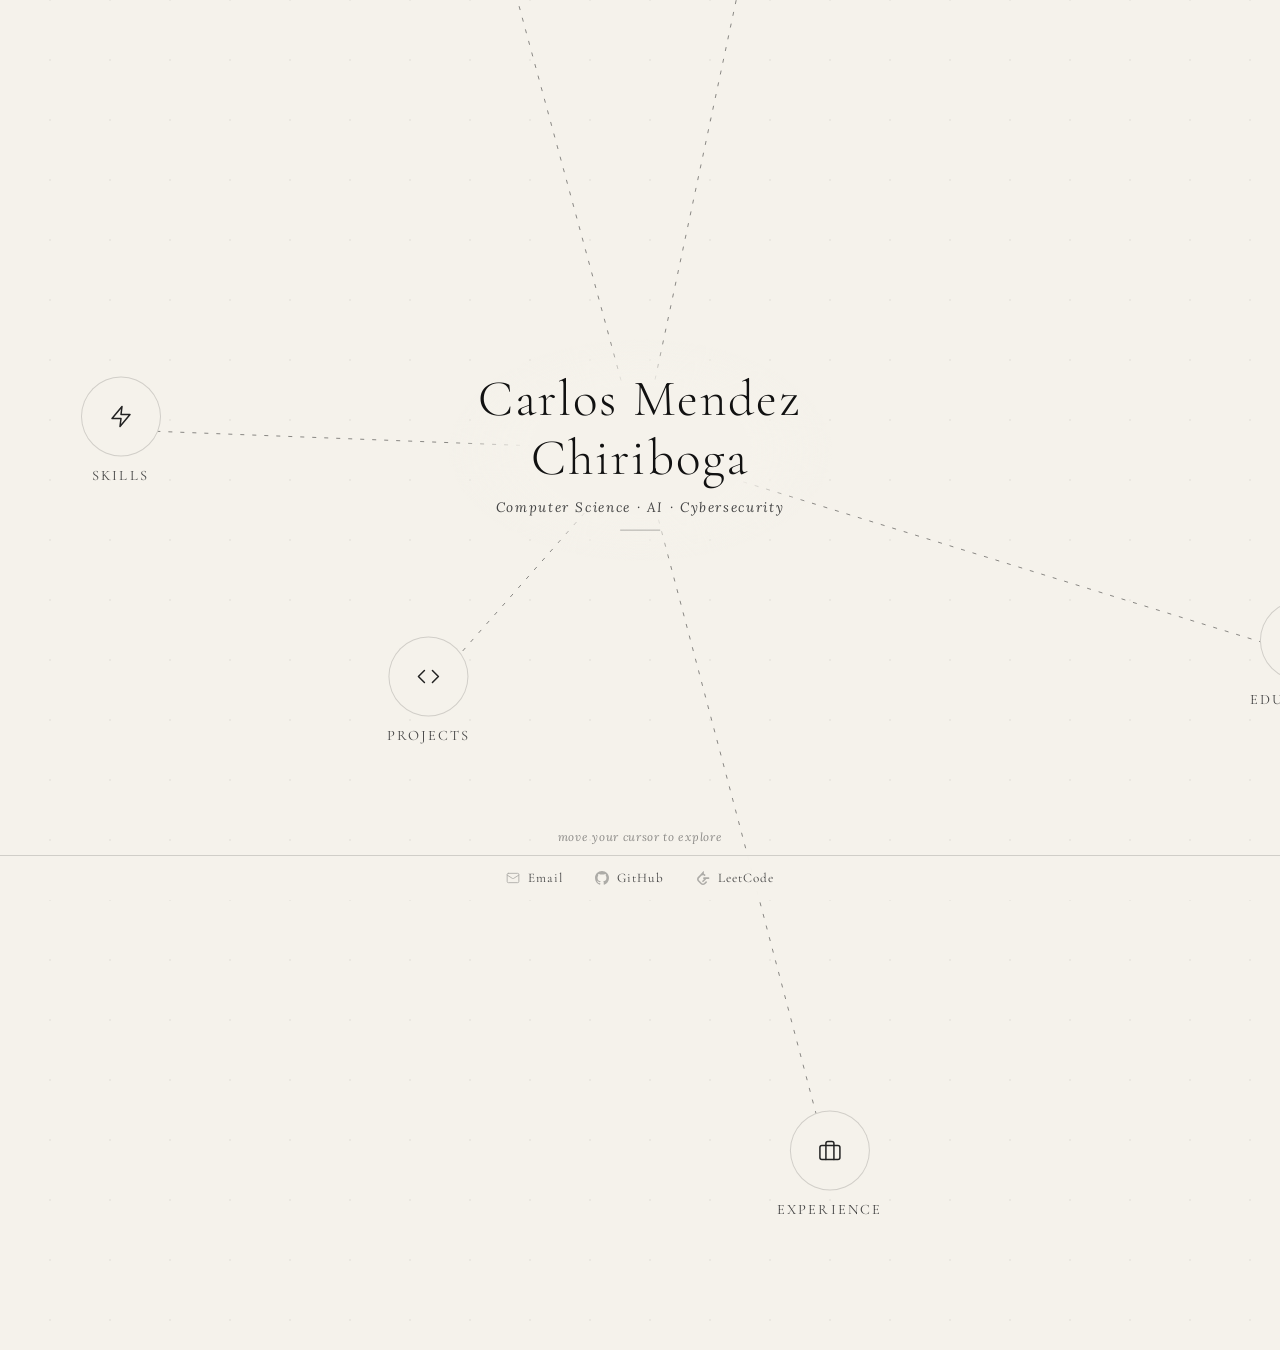
==== index.html @ c05e562d "Website" ====
<!doctype html>
<html lang="en">
  <head>
    <meta charset="UTF-8" />
    <meta name="viewport" content="width=device-width, initial-scale=1.0" />
    <title>Carlos Mendez Chiriboga — Portfolio</title>
    <meta name="description" content="Personal portfolio of Carlos Mendez Chiriboga, incoming Computer Science student at Case Western Reserve University." />

    <!-- Google Fonts — elegant serifs -->
    <link rel="preconnect" href="https://fonts.googleapis.com" />
    <link rel="preconnect" href="https://fonts.gstatic.com" crossorigin />
    <link href="https://fonts.googleapis.com/css2?family=Cormorant+Garamond:ital,wght@0,300;0,400;0,500;1,300;1,400&family=Lora:ital,wght@0,400;0,500;1,400&display=swap" rel="stylesheet" />

    <link rel="stylesheet" href="css/style.css" />
  </head>

  <body>
    <!-- ============ PANNABLE WORLD ============ -->
    <div id="world">
      <!-- SVG connection lines (drawn by JS, hidden until clicked) -->
      <svg id="connections-svg" aria-hidden="true"></svg>

      <!-- CENTRAL NODE — Carlos's name -->
      <div class="center-node" id="center-node">
        <span class="center-node__name">Carlos Mendez<br/>Chiriboga</span>
        <span class="center-node__subtitle">Computer Science · AI · Cybersecurity</span>
        <div class="center-node__divider"></div>
      </div>

      <!-- CATEGORY NODES — positioned randomly by JS -->
      <div class="category-node" id="node-education" data-section="education">
        <div class="category-node__ring">
          <span class="category-node__icon">
            <svg width="24" height="24" viewBox="0 0 24 24" fill="none" stroke="currentColor" stroke-width="1.5" stroke-linecap="round" stroke-linejoin="round"><path d="M22 10v6M2 10l10-5 10 5-10 5z"/><path d="M6 12v5c3 3 9 3 12 0v-5"/></svg>
          </span>
        </div>
        <span class="category-node__label">Education</span>
      </div>

      <div class="category-node" id="node-experience" data-section="experience">
        <div class="category-node__ring">
          <span class="category-node__icon">
            <svg width="24" height="24" viewBox="0 0 24 24" fill="none" stroke="currentColor" stroke-width="1.5" stroke-linecap="round" stroke-linejoin="round"><rect x="2" y="7" width="20" height="14" rx="2" ry="2"/><path d="M16 21V5a2 2 0 0 0-2-2h-4a2 2 0 0 0-2 2v16"/></svg>
          </span>
        </div>
        <span class="category-node__label">Experience</span>
      </div>

      <div class="category-node" id="node-projects" data-section="projects">
        <div class="category-node__ring">
          <span class="category-node__icon">
            <svg width="24" height="24" viewBox="0 0 24 24" fill="none" stroke="currentColor" stroke-width="1.5" stroke-linecap="round" stroke-linejoin="round"><polyline points="16 18 22 12 16 6"/><polyline points="8 6 2 12 8 18"/></svg>
          </span>
        </div>
        <span class="category-node__label">Projects</span>
      </div>

      <div class="category-node" id="node-skills" data-section="skills">
        <div class="category-node__ring">
          <span class="category-node__icon">
            <svg width="24" height="24" viewBox="0 0 24 24" fill="none" stroke="currentColor" stroke-width="1.5" stroke-linecap="round" stroke-linejoin="round"><polygon points="13 2 3 14 12 14 11 22 21 10 12 10 13 2"/></svg>
          </span>
        </div>
        <span class="category-node__label">Skills</span>
      </div>

      <div class="category-node" id="node-competitions" data-section="competitions">
        <div class="category-node__ring">
          <span class="category-node__icon">
            <svg width="24" height="24" viewBox="0 0 24 24" fill="none" stroke="currentColor" stroke-width="1.5" stroke-linecap="round" stroke-linejoin="round"><circle cx="12" cy="8" r="7"/><polyline points="8.21 13.89 7 23 12 20 17 23 15.79 13.88"/></svg>
          </span>
        </div>
        <span class="category-node__label">Competitions</span>
      </div>

      <div class="category-node" id="node-contact" data-section="contact">
        <div class="category-node__ring">
          <span class="category-node__icon">
            <svg width="24" height="24" viewBox="0 0 24 24" fill="none" stroke="currentColor" stroke-width="1.5" stroke-linecap="round" stroke-linejoin="round"><path d="M4 4h16c1.1 0 2 .9 2 2v12c0 1.1-.9 2-2 2H4c-1.1 0-2-.9-2-2V6c0-1.1.9-2 2-2z"/><polyline points="22,6 12,13 2,6"/></svg>
          </span>
        </div>
        <span class="category-node__label">Contact</span>
      </div>
    </div>

    <!-- ============ PAN HINT ============ -->
    <div class="pan-hint" id="pan-hint">move your cursor to explore</div>

    <!-- ============ MODAL ============ -->
    <div class="modal-overlay" id="modal-overlay">
      <div class="modal-card" id="modal-card" role="dialog" aria-modal="true">
        <button class="modal-close" id="modal-close" aria-label="Close">&times;</button>
        <div id="modal-content"></div>
      </div>
    </div>

    <!-- ============ BOTTOM BAR ============ -->
    <nav class="bottom-bar" aria-label="Quick links">
      <a href="mailto:carlos.mendezchiriboga@case.edu" class="bottom-bar__link" id="link-email">
        <svg xmlns="http://www.w3.org/2000/svg" viewBox="0 0 24 24" fill="none" stroke="currentColor" stroke-width="1.5" stroke-linecap="round" stroke-linejoin="round"><rect x="2" y="4" width="20" height="16" rx="2"/><path d="m22 7-8.97 5.7a1.94 1.94 0 0 1-2.06 0L2 7"/></svg>
        <span>Email</span>
      </a>
      <a href="https://github.com/sthpl03" target="_blank" rel="noopener" class="bottom-bar__link" id="link-github">
        <svg xmlns="http://www.w3.org/2000/svg" viewBox="0 0 24 24" fill="currentColor"><path d="M12 0C5.37 0 0 5.37 0 12c0 5.3 3.438 9.8 8.205 11.387.6.113.82-.258.82-.577 0-.285-.01-1.04-.015-2.04-3.338.724-4.042-1.61-4.042-1.61-.546-1.387-1.333-1.756-1.333-1.756-1.09-.745.083-.73.083-.73 1.205.085 1.84 1.237 1.84 1.237 1.07 1.834 2.807 1.304 3.492.997.108-.775.418-1.305.762-1.605-2.665-.3-5.466-1.332-5.466-5.93 0-1.31.465-2.38 1.235-3.22-.135-.303-.54-1.523.105-3.176 0 0 1.005-.322 3.3 1.23.96-.267 1.98-.399 3-.405 1.02.006 2.04.138 3 .405 2.28-1.552 3.285-1.23 3.285-1.23.645 1.653.24 2.873.12 3.176.765.84 1.23 1.91 1.23 3.22 0 4.61-2.805 5.625-5.475 5.92.42.36.81 1.096.81 2.22 0 1.605-.015 2.896-.015 3.286 0 .315.21.69.825.57C20.565 21.795 24 17.295 24 12c0-6.63-5.37-12-12-12"/></svg>
        <span>GitHub</span>
      </a>
      <a href="https://leetcode.com/u/sthpl03/" target="_blank" rel="noopener" class="bottom-bar__link" id="link-leetcode">
        <svg xmlns="http://www.w3.org/2000/svg" viewBox="0 0 24 24" fill="currentColor"><path d="M13.483 0a1.374 1.374 0 0 0-.961.438L7.116 6.226l-3.854 4.126a5.266 5.266 0 0 0-1.209 2.104 5.35 5.35 0 0 0-.125.513 5.527 5.527 0 0 0 .062 2.362 5.83 5.83 0 0 0 .349 1.017 5.938 5.938 0 0 0 1.271 1.818l4.277 4.193.039.038c2.248 2.165 5.852 2.133 8.063-.074l2.396-2.392c.54-.54.54-1.414.003-1.955a1.378 1.378 0 0 0-1.951-.003l-2.396 2.392a3.021 3.021 0 0 1-4.205.038l-.02-.019-4.276-4.193c-.652-.64-.972-1.469-.948-2.263a2.68 2.68 0 0 1 .066-.523 2.545 2.545 0 0 1 .619-1.164L9.13 8.114c1.058-1.134 3.204-1.27 4.43-.278l.257.213a1.38 1.38 0 0 0 1.95-.003c.541-.54.541-1.415.003-1.955a5.703 5.703 0 0 0-.728-.586 5.274 5.274 0 0 0-1.559-.726zM15.93 12.28a1.376 1.376 0 0 0-.978.398l-3.96 3.959a1.377 1.377 0 0 0 0 1.951 1.378 1.378 0 0 0 1.951 0l3.96-3.96a1.38 1.38 0 0 0 0-1.95 1.376 1.376 0 0 0-.973-.398zm5.607-1.4h-8.063a1.378 1.378 0 1 0 0 2.756h8.063a1.378 1.378 0 1 0 0-2.756z"/></svg>
        <span>LeetCode</span>
      </a>
    </nav>

    <script src="js/app.js"></script>
  </body>
</html>
---- css/style.css ----
/* ============================================
   DESIGN TOKENS
   ============================================ */
:root {
  /* Warm cream / dark ink palette */
  --bg: #f5f2eb;
  --bg-modal: #faf8f4;
  --fg: #111111;
  --fg-secondary: #222222;
  --fg-muted: #444444;
  --border: rgba(0, 0, 0, 0.15);
  --border-active: rgba(0, 0, 0, 0.5);

  /* Fonts — elegant serifs */
  --font-display: 'Cormorant Garamond', 'Times New Roman', Georgia, serif;
  --font-body: 'Lora', 'Times New Roman', Georgia, serif;

  /* Misc */
  --transition-fast: 0.2s ease;
  --transition-smooth: 0.5s cubic-bezier(0.4, 0, 0.2, 1);
}

/* ============================================
   RESET & BASE
   ============================================ */
*,
*::before,
*::after {
  margin: 0;
  padding: 0;
  box-sizing: border-box;
}

html {
  font-size: 16px;
}

body {
  font-family: var(--font-body);
  background: var(--bg);
  color: var(--fg);
  overflow: hidden;
  height: 100vh;
  width: 100vw;
  cursor: default;
}

a {
  color: var(--fg);
  text-decoration: none;
  border-bottom: 1px solid var(--fg-muted);
  transition: border-color var(--transition-fast);
}

a:hover {
  border-color: var(--fg);
}

::selection {
  background: rgba(0, 0, 0, 0.1);
  color: var(--fg);
}

/* ============================================
   WORLD CONTAINER (pannable)
   ============================================ */
#world {
  position: absolute;
  will-change: transform;
}

/* Subtle dot grid texture */
#world::before {
  content: '';
  position: absolute;
  inset: 0;
  background-image:
    radial-gradient(circle, rgba(0, 0, 0, 0.04) 1px, transparent 1px);
  background-size: 60px 60px;
  pointer-events: none;
}

/* ============================================
   CENTRAL NODE
   ============================================ */
.center-node {
  position: absolute;
  z-index: 10;
  display: flex;
  flex-direction: column;
  align-items: center;
  justify-content: center;
  text-align: center;
  cursor: default;
  user-select: none;
  opacity: 0;
  translate: -50% -50%;
  animation: fade-in-up 1s ease 0.2s forwards;
}

.center-node::before {
  content: '';
  position: absolute;
  width: 120%;
  height: 140%;
  background: radial-gradient(ellipse at center, var(--bg) 40%, transparent 70%);
  z-index: -1;
  pointer-events: none;
}

.center-node__name {
  font-family: var(--font-display);
  font-size: 3.2rem;
  font-weight: 300;
  letter-spacing: 0.04em;
  line-height: 1.15;
  color: var(--fg);
}

.center-node__subtitle {
  font-family: var(--font-body);
  font-size: 0.85rem;
  font-weight: 400;
  font-style: italic;
  color: var(--fg-muted);
  margin-top: 10px;
  letter-spacing: 0.12em;
}

.center-node__divider {
  width: 40px;
  height: 1px;
  background: var(--fg-muted);
  margin: 14px auto 0;
  opacity: 0.4;
}

@keyframes fade-in-up {
  from {
    opacity: 0;
    transform: translateY(12px);
  }
  to {
    opacity: 1;
    transform: translateY(0);
  }
}

/* ============================================
   CATEGORY NODES
   ============================================ */
.category-node {
  position: absolute;
  z-index: 10;
  display: flex;
  flex-direction: column;
  align-items: center;
  justify-content: center;
  text-align: center;
  padding: 20px 16px;
  cursor: pointer;
  user-select: none;
  transition: transform var(--transition-fast);
  opacity: 0;
  translate: -50% -50%;
}

.category-node:hover {
  transform: scale(1.08);
}

.category-node:hover .category-node__label {
  color: var(--fg);
}

.category-node:hover .category-node__ring {
  border-color: var(--border-active);
}

/* The circle ring */
.category-node__ring {
  width: 80px;
  height: 80px;
  border-radius: 50%;
  border: 1px solid var(--border);
  display: flex;
  align-items: center;
  justify-content: center;
  transition: border-color var(--transition-smooth);
  margin-bottom: 10px;
  background: var(--bg);
}

.category-node.connected .category-node__ring {
  border-color: var(--border-active);
}

.category-node__icon {
  display: flex;
  align-items: center;
  justify-content: center;
  color: var(--fg-secondary);
}

.category-node__label {
  font-family: var(--font-display);
  font-size: 0.9rem;
  font-weight: 400;
  letter-spacing: 0.14em;
  text-transform: uppercase;
  color: var(--fg-muted);
  transition: color var(--transition-fast);
}

.category-node__action {
  font-family: var(--font-body);
  font-size: 0.75rem;
  font-style: italic;
  color: var(--fg-muted);
  margin-top: 6px;
  opacity: 0;
  transform: translateY(-4px);
  transition: all var(--transition-fast);
}

.category-node:hover .category-node__action {
  opacity: 1;
  transform: translateY(0);
  color: var(--fg);
}

/* ============================================
   SVG CONNECTION LINES
   ============================================ */
#connections-svg {
  position: absolute;
  left: 0;
  top: 0;
  z-index: 5;
  pointer-events: none;
}

@keyframes fade-in-line {
  from { opacity: 0; }
  to { opacity: 0.6; }
}

/* Dotted line (default — before click) */
.connection-line {
  stroke: var(--fg);
  stroke-width: 0.8;
  fill: none;
  opacity: 0; /* starts hidden for animation */
  stroke-dasharray: 4 8;
  transition: stroke-dasharray 0.8s ease, opacity 0.8s ease;
}

/* Solid line (after click) */
.connection-line.active {
  stroke-dasharray: none;
  opacity: 0.9 !important;
}

/* Endpoint dots */
.connection-dot {
  fill: var(--fg);
  opacity: 0;
  transition: opacity 0.5s ease;
}

.connection-dot.active {
  opacity: 0.3;
}

/* ============================================
   MODAL
   ============================================ */
.modal-overlay {
  position: fixed;
  inset: 0;
  z-index: 100;
  display: flex;
  align-items: center;
  justify-content: center;
  background: rgba(245, 242, 235, 0.97);
  opacity: 0;
  visibility: hidden;
  transition: opacity 0.4s ease, visibility 0.4s ease;
}

.modal-overlay.active {
  opacity: 1;
  visibility: visible;
}

.modal-card {
  position: relative;
  width: 90%;
  max-width: 620px;
  max-height: 80vh;
  overflow-y: auto;
  background: var(--bg-modal);
  border: 1px solid var(--border);
  padding: 48px 44px 40px;
  transform: translateY(20px);
  transition: transform 0.5s cubic-bezier(0.4, 0, 0.2, 1);
}

.modal-overlay.active .modal-card {
  transform: translateY(0);
}

.modal-card::-webkit-scrollbar {
  width: 4px;
}

.modal-card::-webkit-scrollbar-track {
  background: transparent;
}

.modal-card::-webkit-scrollbar-thumb {
  background: var(--fg-muted);
}

.modal-close {
  position: absolute;
  top: 18px;
  right: 18px;
  width: 32px;
  height: 32px;
  background: none;
  border: 1px solid var(--border);
  color: var(--fg-muted);
  font-family: var(--font-display);
  font-size: 1.1rem;
  cursor: pointer;
  display: flex;
  align-items: center;
  justify-content: center;
  transition: all var(--transition-fast);
}

.modal-close:hover {
  border-color: var(--fg-secondary);
  color: var(--fg);
}

.modal-title {
  font-family: var(--font-display);
  font-size: 1.8rem;
  font-weight: 300;
  letter-spacing: 0.06em;
  margin-bottom: 8px;
  color: var(--fg);
}

.modal-title__icon {
  font-style: italic;
  margin-right: 8px;
}

.modal-divider {
  width: 30px;
  height: 1px;
  background: var(--fg-muted);
  margin-bottom: 28px;
  opacity: 0.4;
}

/* Section cards inside modal */
.section-card {
  border-left: 1px solid var(--border);
  padding: 0 0 0 20px;
  margin-bottom: 28px;
}

.section-card:last-child {
  margin-bottom: 0;
}

.section-card__heading {
  font-family: var(--font-display);
  font-size: 1.1rem;
  font-weight: 400;
  color: var(--fg);
  margin-bottom: 2px;
}

.section-card__sub {
  font-family: var(--font-body);
  font-size: 0.75rem;
  font-style: italic;
  color: var(--fg-muted);
  margin-bottom: 12px;
}

.section-card__body {
  font-size: 0.88rem;
  line-height: 1.7;
  color: var(--fg-secondary);
}

.section-card__body ul {
  list-style: none;
  padding: 0;
}

.section-card__body li {
  position: relative;
  padding-left: 16px;
  margin-bottom: 6px;
}

.section-card__body li::before {
  content: '—';
  position: absolute;
  left: 0;
  color: var(--fg-muted);
  font-size: 0.7rem;
  top: 2px;
}

.learn-more-btn {
  display: inline-block;
  margin-top: 12px;
  font-family: var(--font-body);
  font-size: 0.85rem;
  font-style: italic;
  color: var(--fg);
  text-decoration: none;
  border-bottom: 1px solid var(--border-active);
  transition: all var(--transition-fast);
}

.learn-more-btn:hover {
  border-color: var(--fg);
  opacity: 0.7;
}

/* Skills pills */
.skills-grid {
  display: flex;
  flex-wrap: wrap;
  gap: 8px;
}

.skill-pill {
  display: inline-flex;
  align-items: center;
  padding: 5px 16px;
  font-family: var(--font-display);
  font-size: 0.85rem;
  font-weight: 400;
  letter-spacing: 0.04em;
  border: 1px solid var(--border);
  color: var(--fg-secondary);
  transition: all var(--transition-fast);
}

.skill-pill:hover {
  border-color: var(--border-active);
  color: var(--fg);
}

/* Contact links */
.contact-links {
  display: flex;
  flex-direction: column;
  gap: 12px;
}

.contact-link {
  display: flex;
  align-items: center;
  gap: 16px;
  padding: 14px 18px;
  border: 1px solid var(--border);
  color: var(--fg-secondary);
  font-size: 0.88rem;
  text-decoration: none;
  border-bottom: none;
  transition: all var(--transition-fast);
}

.contact-link:hover {
  border-color: var(--border-active);
  color: var(--fg);
}

.contact-link__icon {
  font-size: 1rem;
  flex-shrink: 0;
  opacity: 0.4;
}

.contact-link strong {
  color: var(--fg);
  font-weight: 400;
  font-family: var(--font-display);
  letter-spacing: 0.05em;
}

.contact-link span {
  font-style: italic;
  font-size: 0.82rem;
  color: var(--fg-secondary);
}

/* Category label */
.skills-category {
  font-family: var(--font-display);
  font-size: 0.82rem;
  color: var(--fg-muted);
  text-transform: uppercase;
  letter-spacing: 0.14em;
  margin-bottom: 10px;
  font-style: italic;
}

/* Contact Form */
.contact-form {
  margin-top: 32px;
  padding-top: 24px;
  border-top: 1px solid var(--border);
}

.form-input {
  width: 100%;
  background: transparent;
  border: 1px solid var(--border);
  padding: 12px 16px;
  margin-bottom: 16px;
  font-family: var(--font-body);
  font-size: 0.9rem;
  color: var(--fg);
  outline: none;
  transition: border-color var(--transition-fast);
}

.form-input::placeholder {
  color: var(--fg-muted);
  font-style: italic;
}

.form-input:focus {
  border-color: var(--fg);
}

.form-textarea {
  min-height: 100px;
  resize: vertical;
}

.form-submit {
  background: var(--fg);
  color: var(--bg);
  border: none;
  padding: 12px 24px;
  font-family: var(--font-display);
  font-size: 0.95rem;
  text-transform: uppercase;
  letter-spacing: 0.08em;
  cursor: pointer;
  transition: opacity var(--transition-fast);
}

.form-submit:hover {
  opacity: 0.8;
}

/* ============================================
   BOTTOM BAR
   ============================================ */
.bottom-bar {
  position: fixed;
  bottom: 0;
  left: 0;
  right: 0;
  z-index: 50;
  display: flex;
  align-items: center;
  justify-content: center;
  gap: 32px;
  padding: 14px 24px;
  background: rgba(245, 242, 235, 0.98);
  border-top: 1px solid var(--border);
}

.bottom-bar__link {
  display: flex;
  align-items: center;
  gap: 8px;
  font-family: var(--font-display);
  font-size: 0.82rem;
  letter-spacing: 0.08em;
  color: var(--fg-muted);
  border-bottom: none;
  transition: color var(--transition-fast);
}

.bottom-bar__link:hover {
  color: var(--fg);
}

.bottom-bar__link svg {
  width: 14px;
  height: 14px;
  opacity: 0.4;
}

/* ============================================
   PAN HINT
   ============================================ */
.pan-hint {
  position: fixed;
  bottom: 56px;
  left: 50%;
  transform: translateX(-50%);
  z-index: 40;
  font-family: var(--font-body);
  font-size: 0.72rem;
  font-style: italic;
  color: var(--fg-muted);
  letter-spacing: 0.06em;
  opacity: 0.6;
  transition: opacity 1s ease;
  pointer-events: none;
}

.pan-hint.hidden {
  opacity: 0;
}

/* ============================================
   CURSOR
   ============================================ */
#world {
  cursor: grab;
}

/* ============================================
   RESPONSIVE
   ============================================ */
@media (max-width: 768px) {
  .center-node__name {
    font-size: 2.2rem;
  }

  .category-node__ring {
    width: 64px;
    height: 64px;
  }

  .category-node__icon {
    font-size: 1.3rem;
  }

  .category-node__label {
    font-size: 0.75rem;
  }

  .modal-card {
    padding: 32px 24px 28px;
  }

  .modal-title {
    font-size: 1.4rem;
  }

  .bottom-bar__link span {
    display: none;
  }
}

@media (max-width: 480px) {
  .center-node__name {
    font-size: 1.7rem;
  }

  .category-node__ring {
    width: 54px;
    height: 54px;
  }

  .category-node__label {
    font-size: 0.65rem;
  }
}
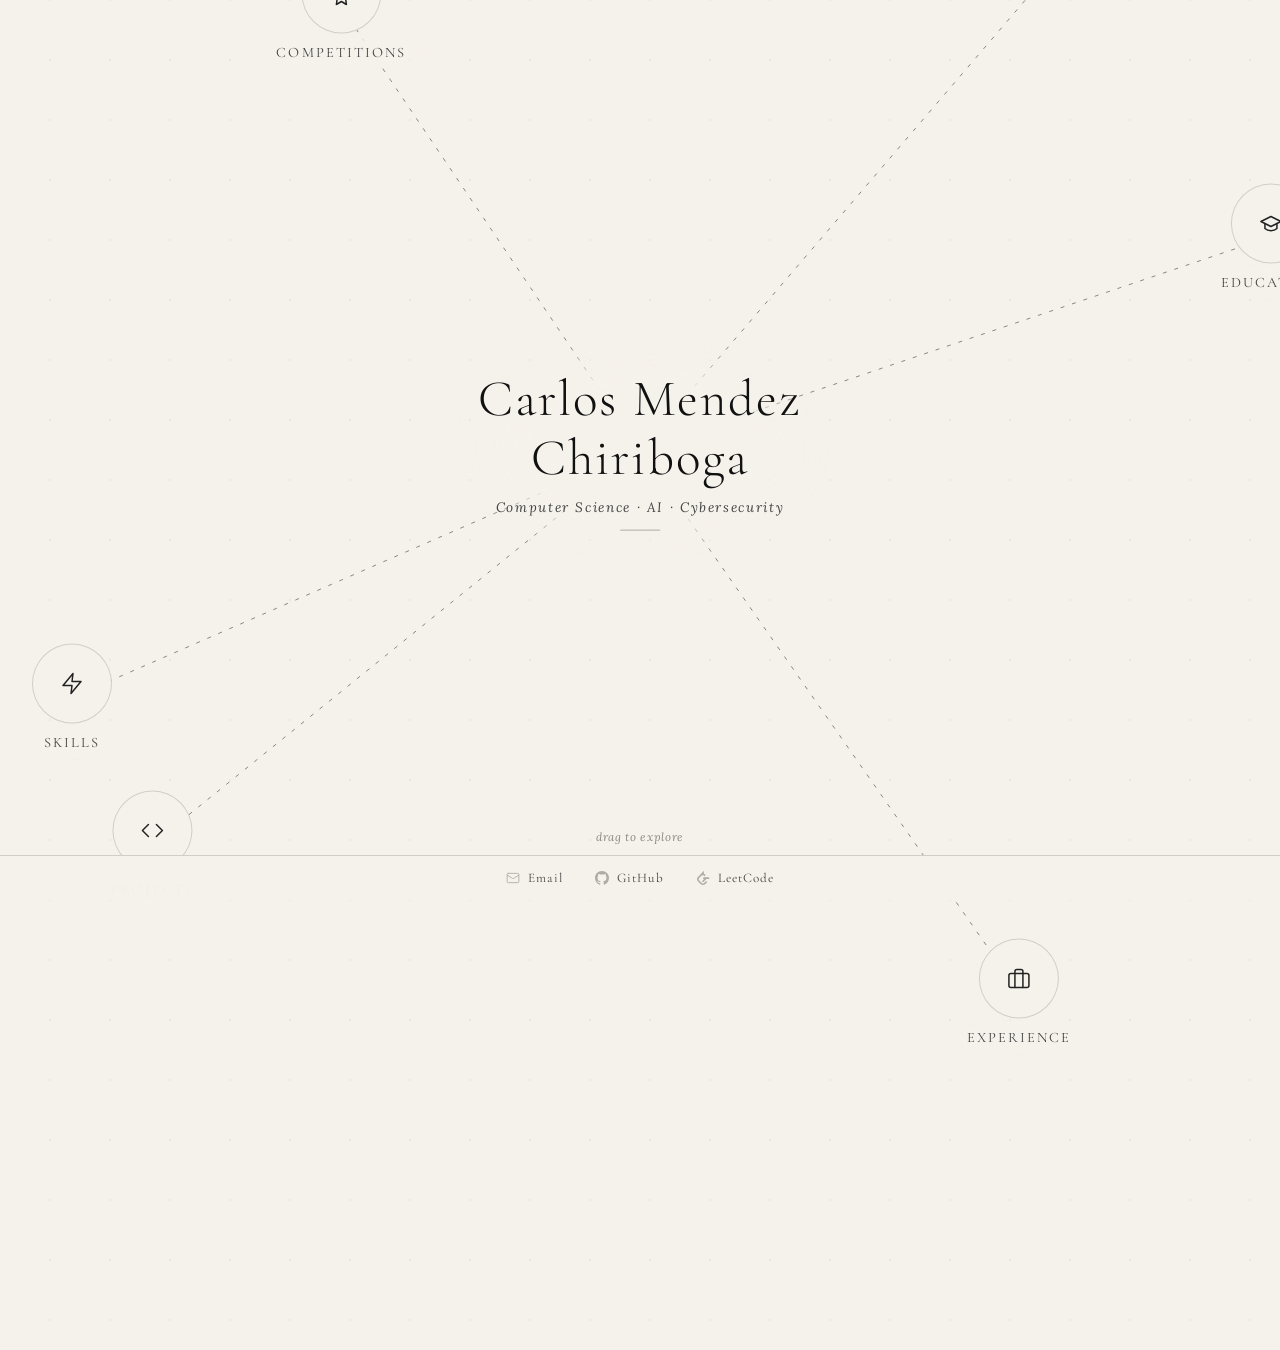
==== commit 7535fbea: "Update" ====
--- a/index.html
+++ b/index.html
@@ -4,13 +4,19 @@
     <meta charset="UTF-8" />
     <meta name="viewport" content="width=device-width, initial-scale=1.0" />
     <title>Carlos Mendez Chiriboga — Portfolio</title>
-    <meta name="description" content="Personal portfolio of Carlos Mendez Chiriboga, incoming Computer Science student at Case Western Reserve University." />
+    <meta
+      name="description"
+      content="Personal portfolio of Carlos Mendez Chiriboga, incoming Computer Science student at Case Western Reserve University."
+    />
 
     <!-- Google Fonts — elegant serifs -->
     <link rel="preconnect" href="https://fonts.googleapis.com" />
     <link rel="preconnect" href="https://fonts.gstatic.com" crossorigin />
-    <link href="https://fonts.googleapis.com/css2?family=Cormorant+Garamond:ital,wght@0,300;0,400;0,500;1,300;1,400&family=Lora:ital,wght@0,400;0,500;1,400&display=swap" rel="stylesheet" />
-
+    <link
+      href="https://fonts.googleapis.com/css2?family=Cormorant+Garamond:ital,wght@0,300;0,400;0,500;1,300;1,400&family=Lora:ital,wght@0,400;0,500;1,400&display=swap"
+      rel="stylesheet"
+    />
+    <link rel="icon" type="image/x-icon" href="/favicon.ico" />
     <link rel="stylesheet" href="css/style.css" />
   </head>
 
@@ -22,7 +28,7 @@
 
       <!-- CENTRAL NODE — Carlos's name -->
       <div class="center-node" id="center-node">
-        <span class="center-node__name">Carlos Mendez<br/>Chiriboga</span>
+        <span class="center-node__name">Carlos Mendez<br />Chiriboga</span>
         <span class="center-node__subtitle">Computer Science · AI · Cybersecurity</span>
         <div class="center-node__divider"></div>
       </div>
@@ -31,7 +37,19 @@
       <div class="category-node" id="node-education" data-section="education">
         <div class="category-node__ring">
           <span class="category-node__icon">
-            <svg width="24" height="24" viewBox="0 0 24 24" fill="none" stroke="currentColor" stroke-width="1.5" stroke-linecap="round" stroke-linejoin="round"><path d="M22 10v6M2 10l10-5 10 5-10 5z"/><path d="M6 12v5c3 3 9 3 12 0v-5"/></svg>
+            <svg
+              width="24"
+              height="24"
+              viewBox="0 0 24 24"
+              fill="none"
+              stroke="currentColor"
+              stroke-width="1.5"
+              stroke-linecap="round"
+              stroke-linejoin="round"
+            >
+              <path d="M22 10v6M2 10l10-5 10 5-10 5z" />
+              <path d="M6 12v5c3 3 9 3 12 0v-5" />
+            </svg>
           </span>
         </div>
         <span class="category-node__label">Education</span>
@@ -40,7 +58,19 @@
       <div class="category-node" id="node-experience" data-section="experience">
         <div class="category-node__ring">
           <span class="category-node__icon">
-            <svg width="24" height="24" viewBox="0 0 24 24" fill="none" stroke="currentColor" stroke-width="1.5" stroke-linecap="round" stroke-linejoin="round"><rect x="2" y="7" width="20" height="14" rx="2" ry="2"/><path d="M16 21V5a2 2 0 0 0-2-2h-4a2 2 0 0 0-2 2v16"/></svg>
+            <svg
+              width="24"
+              height="24"
+              viewBox="0 0 24 24"
+              fill="none"
+              stroke="currentColor"
+              stroke-width="1.5"
+              stroke-linecap="round"
+              stroke-linejoin="round"
+            >
+              <rect x="2" y="7" width="20" height="14" rx="2" ry="2" />
+              <path d="M16 21V5a2 2 0 0 0-2-2h-4a2 2 0 0 0-2 2v16" />
+            </svg>
           </span>
         </div>
         <span class="category-node__label">Experience</span>
@@ -49,7 +79,19 @@
       <div class="category-node" id="node-projects" data-section="projects">
         <div class="category-node__ring">
           <span class="category-node__icon">
-            <svg width="24" height="24" viewBox="0 0 24 24" fill="none" stroke="currentColor" stroke-width="1.5" stroke-linecap="round" stroke-linejoin="round"><polyline points="16 18 22 12 16 6"/><polyline points="8 6 2 12 8 18"/></svg>
+            <svg
+              width="24"
+              height="24"
+              viewBox="0 0 24 24"
+              fill="none"
+              stroke="currentColor"
+              stroke-width="1.5"
+              stroke-linecap="round"
+              stroke-linejoin="round"
+            >
+              <polyline points="16 18 22 12 16 6" />
+              <polyline points="8 6 2 12 8 18" />
+            </svg>
           </span>
         </div>
         <span class="category-node__label">Projects</span>
@@ -58,7 +100,18 @@
       <div class="category-node" id="node-skills" data-section="skills">
         <div class="category-node__ring">
           <span class="category-node__icon">
-            <svg width="24" height="24" viewBox="0 0 24 24" fill="none" stroke="currentColor" stroke-width="1.5" stroke-linecap="round" stroke-linejoin="round"><polygon points="13 2 3 14 12 14 11 22 21 10 12 10 13 2"/></svg>
+            <svg
+              width="24"
+              height="24"
+              viewBox="0 0 24 24"
+              fill="none"
+              stroke="currentColor"
+              stroke-width="1.5"
+              stroke-linecap="round"
+              stroke-linejoin="round"
+            >
+              <polygon points="13 2 3 14 12 14 11 22 21 10 12 10 13 2" />
+            </svg>
           </span>
         </div>
         <span class="category-node__label">Skills</span>
@@ -67,7 +120,19 @@
       <div class="category-node" id="node-competitions" data-section="competitions">
         <div class="category-node__ring">
           <span class="category-node__icon">
-            <svg width="24" height="24" viewBox="0 0 24 24" fill="none" stroke="currentColor" stroke-width="1.5" stroke-linecap="round" stroke-linejoin="round"><circle cx="12" cy="8" r="7"/><polyline points="8.21 13.89 7 23 12 20 17 23 15.79 13.88"/></svg>
+            <svg
+              width="24"
+              height="24"
+              viewBox="0 0 24 24"
+              fill="none"
+              stroke="currentColor"
+              stroke-width="1.5"
+              stroke-linecap="round"
+              stroke-linejoin="round"
+            >
+              <circle cx="12" cy="8" r="7" />
+              <polyline points="8.21 13.89 7 23 12 20 17 23 15.79 13.88" />
+            </svg>
           </span>
         </div>
         <span class="category-node__label">Competitions</span>
@@ -76,7 +141,21 @@
       <div class="category-node" id="node-contact" data-section="contact">
         <div class="category-node__ring">
           <span class="category-node__icon">
-            <svg width="24" height="24" viewBox="0 0 24 24" fill="none" stroke="currentColor" stroke-width="1.5" stroke-linecap="round" stroke-linejoin="round"><path d="M4 4h16c1.1 0 2 .9 2 2v12c0 1.1-.9 2-2 2H4c-1.1 0-2-.9-2-2V6c0-1.1.9-2 2-2z"/><polyline points="22,6 12,13 2,6"/></svg>
+            <svg
+              width="24"
+              height="24"
+              viewBox="0 0 24 24"
+              fill="none"
+              stroke="currentColor"
+              stroke-width="1.5"
+              stroke-linecap="round"
+              stroke-linejoin="round"
+            >
+              <path
+                d="M4 4h16c1.1 0 2 .9 2 2v12c0 1.1-.9 2-2 2H4c-1.1 0-2-.9-2-2V6c0-1.1.9-2 2-2z"
+              />
+              <polyline points="22,6 12,13 2,6" />
+            </svg>
           </span>
         </div>
         <span class="category-node__label">Contact</span>
@@ -84,7 +163,7 @@
     </div>
 
     <!-- ============ PAN HINT ============ -->
-    <div class="pan-hint" id="pan-hint">move your cursor to explore</div>
+    <div class="pan-hint" id="pan-hint">drag to explore</div>
 
     <!-- ============ MODAL ============ -->
     <div class="modal-overlay" id="modal-overlay">
@@ -97,15 +176,46 @@
     <!-- ============ BOTTOM BAR ============ -->
     <nav class="bottom-bar" aria-label="Quick links">
       <a href="mailto:carlos.mendezchiriboga@case.edu" class="bottom-bar__link" id="link-email">
-        <svg xmlns="http://www.w3.org/2000/svg" viewBox="0 0 24 24" fill="none" stroke="currentColor" stroke-width="1.5" stroke-linecap="round" stroke-linejoin="round"><rect x="2" y="4" width="20" height="16" rx="2"/><path d="m22 7-8.97 5.7a1.94 1.94 0 0 1-2.06 0L2 7"/></svg>
+        <svg
+          xmlns="http://www.w3.org/2000/svg"
+          viewBox="0 0 24 24"
+          fill="none"
+          stroke="currentColor"
+          stroke-width="1.5"
+          stroke-linecap="round"
+          stroke-linejoin="round"
+        >
+          <rect x="2" y="4" width="20" height="16" rx="2" />
+          <path d="m22 7-8.97 5.7a1.94 1.94 0 0 1-2.06 0L2 7" />
+        </svg>
         <span>Email</span>
       </a>
-      <a href="https://github.com/sthpl03" target="_blank" rel="noopener" class="bottom-bar__link" id="link-github">
-        <svg xmlns="http://www.w3.org/2000/svg" viewBox="0 0 24 24" fill="currentColor"><path d="M12 0C5.37 0 0 5.37 0 12c0 5.3 3.438 9.8 8.205 11.387.6.113.82-.258.82-.577 0-.285-.01-1.04-.015-2.04-3.338.724-4.042-1.61-4.042-1.61-.546-1.387-1.333-1.756-1.333-1.756-1.09-.745.083-.73.083-.73 1.205.085 1.84 1.237 1.84 1.237 1.07 1.834 2.807 1.304 3.492.997.108-.775.418-1.305.762-1.605-2.665-.3-5.466-1.332-5.466-5.93 0-1.31.465-2.38 1.235-3.22-.135-.303-.54-1.523.105-3.176 0 0 1.005-.322 3.3 1.23.96-.267 1.98-.399 3-.405 1.02.006 2.04.138 3 .405 2.28-1.552 3.285-1.23 3.285-1.23.645 1.653.24 2.873.12 3.176.765.84 1.23 1.91 1.23 3.22 0 4.61-2.805 5.625-5.475 5.92.42.36.81 1.096.81 2.22 0 1.605-.015 2.896-.015 3.286 0 .315.21.69.825.57C20.565 21.795 24 17.295 24 12c0-6.63-5.37-12-12-12"/></svg>
+      <a
+        href="https://github.com/sthpl03"
+        target="_blank"
+        rel="noopener"
+        class="bottom-bar__link"
+        id="link-github"
+      >
+        <svg xmlns="http://www.w3.org/2000/svg" viewBox="0 0 24 24" fill="currentColor">
+          <path
+            d="M12 0C5.37 0 0 5.37 0 12c0 5.3 3.438 9.8 8.205 11.387.6.113.82-.258.82-.577 0-.285-.01-1.04-.015-2.04-3.338.724-4.042-1.61-4.042-1.61-.546-1.387-1.333-1.756-1.333-1.756-1.09-.745.083-.73.083-.73 1.205.085 1.84 1.237 1.84 1.237 1.07 1.834 2.807 1.304 3.492.997.108-.775.418-1.305.762-1.605-2.665-.3-5.466-1.332-5.466-5.93 0-1.31.465-2.38 1.235-3.22-.135-.303-.54-1.523.105-3.176 0 0 1.005-.322 3.3 1.23.96-.267 1.98-.399 3-.405 1.02.006 2.04.138 3 .405 2.28-1.552 3.285-1.23 3.285-1.23.645 1.653.24 2.873.12 3.176.765.84 1.23 1.91 1.23 3.22 0 4.61-2.805 5.625-5.475 5.92.42.36.81 1.096.81 2.22 0 1.605-.015 2.896-.015 3.286 0 .315.21.69.825.57C20.565 21.795 24 17.295 24 12c0-6.63-5.37-12-12-12"
+          />
+        </svg>
         <span>GitHub</span>
       </a>
-      <a href="https://leetcode.com/u/sthpl03/" target="_blank" rel="noopener" class="bottom-bar__link" id="link-leetcode">
-        <svg xmlns="http://www.w3.org/2000/svg" viewBox="0 0 24 24" fill="currentColor"><path d="M13.483 0a1.374 1.374 0 0 0-.961.438L7.116 6.226l-3.854 4.126a5.266 5.266 0 0 0-1.209 2.104 5.35 5.35 0 0 0-.125.513 5.527 5.527 0 0 0 .062 2.362 5.83 5.83 0 0 0 .349 1.017 5.938 5.938 0 0 0 1.271 1.818l4.277 4.193.039.038c2.248 2.165 5.852 2.133 8.063-.074l2.396-2.392c.54-.54.54-1.414.003-1.955a1.378 1.378 0 0 0-1.951-.003l-2.396 2.392a3.021 3.021 0 0 1-4.205.038l-.02-.019-4.276-4.193c-.652-.64-.972-1.469-.948-2.263a2.68 2.68 0 0 1 .066-.523 2.545 2.545 0 0 1 .619-1.164L9.13 8.114c1.058-1.134 3.204-1.27 4.43-.278l.257.213a1.38 1.38 0 0 0 1.95-.003c.541-.54.541-1.415.003-1.955a5.703 5.703 0 0 0-.728-.586 5.274 5.274 0 0 0-1.559-.726zM15.93 12.28a1.376 1.376 0 0 0-.978.398l-3.96 3.959a1.377 1.377 0 0 0 0 1.951 1.378 1.378 0 0 0 1.951 0l3.96-3.96a1.38 1.38 0 0 0 0-1.95 1.376 1.376 0 0 0-.973-.398zm5.607-1.4h-8.063a1.378 1.378 0 1 0 0 2.756h8.063a1.378 1.378 0 1 0 0-2.756z"/></svg>
+      <a
+        href="https://leetcode.com/u/sthpl03/"
+        target="_blank"
+        rel="noopener"
+        class="bottom-bar__link"
+        id="link-leetcode"
+      >
+        <svg xmlns="http://www.w3.org/2000/svg" viewBox="0 0 24 24" fill="currentColor">
+          <path
+            d="M13.483 0a1.374 1.374 0 0 0-.961.438L7.116 6.226l-3.854 4.126a5.266 5.266 0 0 0-1.209 2.104 5.35 5.35 0 0 0-.125.513 5.527 5.527 0 0 0 .062 2.362 5.83 5.83 0 0 0 .349 1.017 5.938 5.938 0 0 0 1.271 1.818l4.277 4.193.039.038c2.248 2.165 5.852 2.133 8.063-.074l2.396-2.392c.54-.54.54-1.414.003-1.955a1.378 1.378 0 0 0-1.951-.003l-2.396 2.392a3.021 3.021 0 0 1-4.205.038l-.02-.019-4.276-4.193c-.652-.64-.972-1.469-.948-2.263a2.68 2.68 0 0 1 .066-.523 2.545 2.545 0 0 1 .619-1.164L9.13 8.114c1.058-1.134 3.204-1.27 4.43-.278l.257.213a1.38 1.38 0 0 0 1.95-.003c.541-.54.541-1.415.003-1.955a5.703 5.703 0 0 0-.728-.586 5.274 5.274 0 0 0-1.559-.726zM15.93 12.28a1.376 1.376 0 0 0-.978.398l-3.96 3.959a1.377 1.377 0 0 0 0 1.951 1.378 1.378 0 0 0 1.951 0l3.96-3.96a1.38 1.38 0 0 0 0-1.95 1.376 1.376 0 0 0-.973-.398zm5.607-1.4h-8.063a1.378 1.378 0 1 0 0 2.756h8.063a1.378 1.378 0 1 0 0-2.756z"
+          />
+        </svg>
         <span>LeetCode</span>
       </a>
     </nav>
--- a/css/style.css
+++ b/css/style.css
@@ -18,6 +18,7 @@
   /* Misc */
   --transition-fast: 0.2s ease;
   --transition-smooth: 0.5s cubic-bezier(0.4, 0, 0.2, 1);
+  --text-glow: radial-gradient(ellipse at center, var(--bg) 40%, transparent 70%);
 }
 
 /* ============================================
@@ -43,6 +44,7 @@
   height: 100vh;
   width: 100vw;
   cursor: default;
+  touch-action: none;
 }
 
 a {
@@ -67,6 +69,8 @@
 #world {
   position: absolute;
   will-change: transform;
+  touch-action: none;
+  cursor: grab;
 }
 
 /* Subtle dot grid texture */
@@ -103,7 +107,7 @@
   position: absolute;
   width: 120%;
   height: 140%;
-  background: radial-gradient(ellipse at center, var(--bg) 40%, transparent 70%);
+  background: var(--text-glow);
   z-index: -1;
   pointer-events: none;
 }
@@ -203,6 +207,8 @@
 }
 
 .category-node__label {
+  position: relative;
+  z-index: 0;
   font-family: var(--font-display);
   font-size: 0.9rem;
   font-weight: 400;
@@ -210,6 +216,19 @@
   text-transform: uppercase;
   color: var(--fg-muted);
   transition: color var(--transition-fast);
+}
+
+.category-node__label::before {
+  content: '';
+  position: absolute;
+  left: 50%;
+  top: 50%;
+  width: 160%;
+  height: 220%;
+  transform: translate(-50%, -50%);
+  background: var(--text-glow);
+  z-index: -1;
+  pointer-events: none;
 }
 
 .category-node__action {
@@ -255,9 +274,10 @@
   transition: stroke-dasharray 0.8s ease, opacity 0.8s ease;
 }
 
-/* Solid line (after click) */
-.connection-line.active {
-  stroke-dasharray: none;
+/* Solid line (after click or on hover) */
+.connection-line.active,
+.connection-line.hover {
+  stroke-dasharray: 1000 0;
   opacity: 0.9 !important;
 }
 
@@ -632,10 +652,14 @@
 }
 
 /* ============================================
-   CURSOR
-   ============================================ */
-#world {
-  cursor: grab;
+   DRAG CURSOR
+   ============================================ */
+body.is-dragging #world {
+  cursor: grabbing;
+}
+
+body.is-dragging .category-node {
+  cursor: grabbing;
 }
 
 /* ============================================
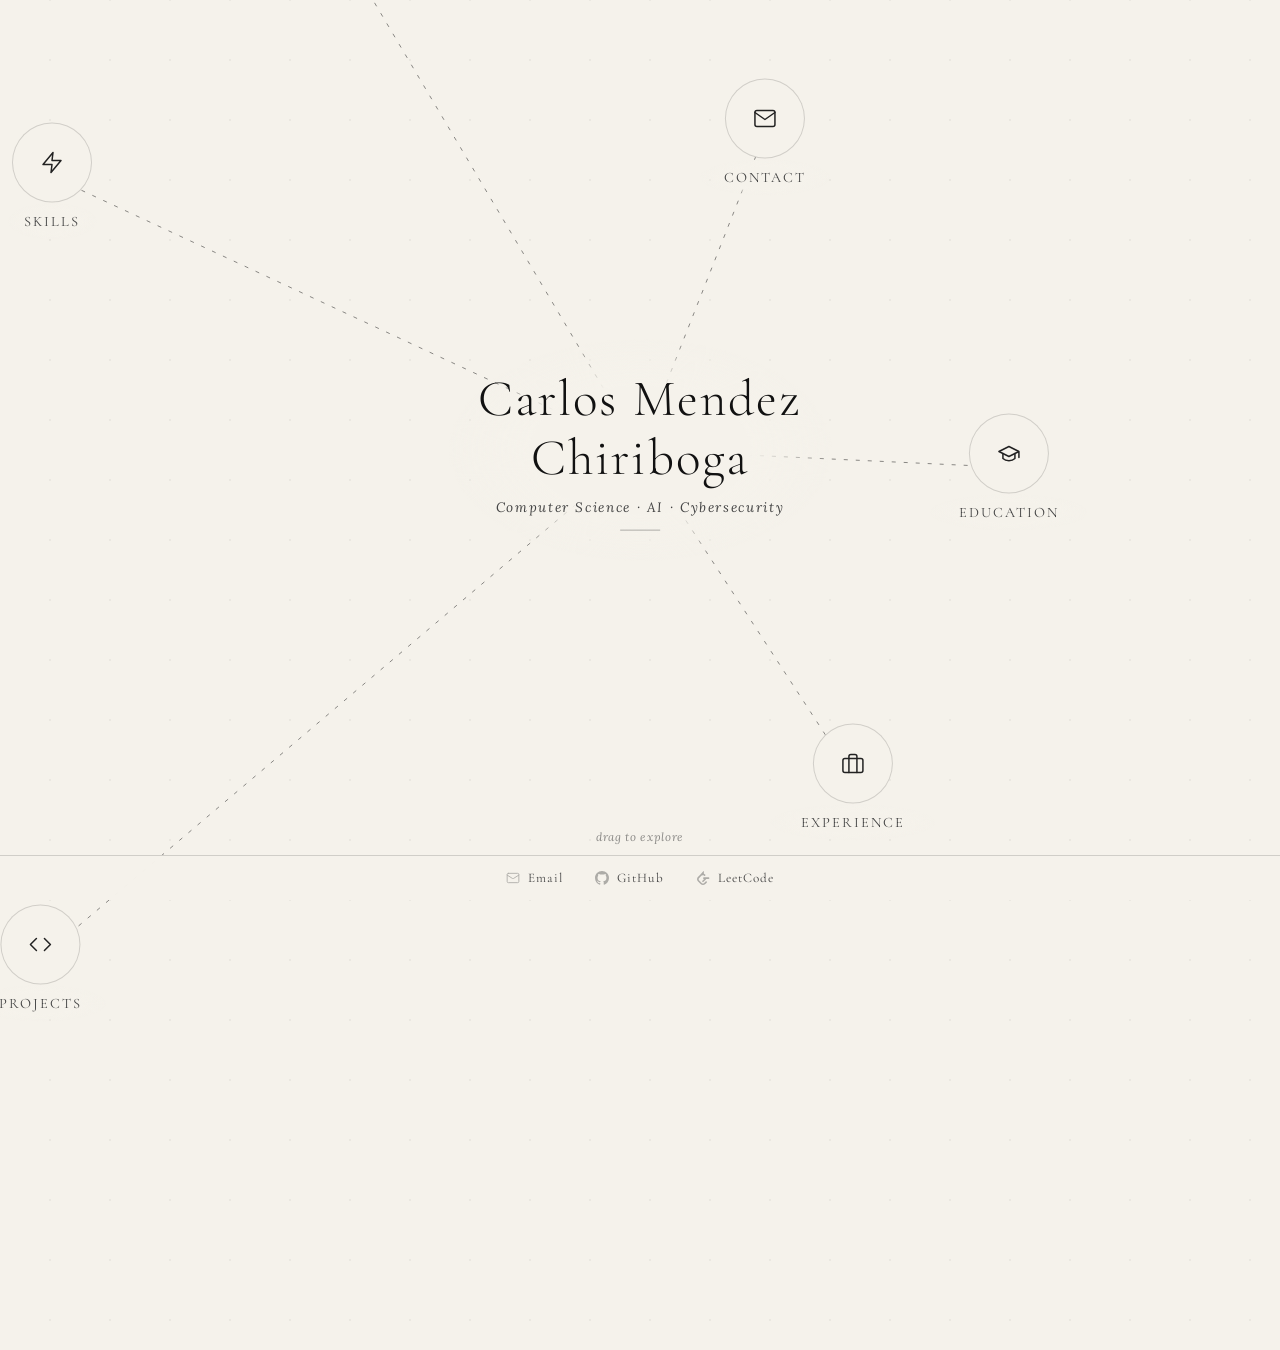
==== commit 9737b73b: "Icon" ====
--- a/index.html
+++ b/index.html
@@ -16,7 +16,11 @@
       href="https://fonts.googleapis.com/css2?family=Cormorant+Garamond:ital,wght@0,300;0,400;0,500;1,300;1,400&family=Lora:ital,wght@0,400;0,500;1,400&display=swap"
       rel="stylesheet"
     />
-    <link rel="icon" type="image/x-icon" href="/favicon.ico" />
+    <link
+      rel="icon"
+      type="image/x-icon"
+      href="https://raw.githubusercontent.com/sthpl03/Portfolio/refs/heads/main/favicon.ico"
+    />
     <link rel="stylesheet" href="css/style.css" />
   </head>
 
